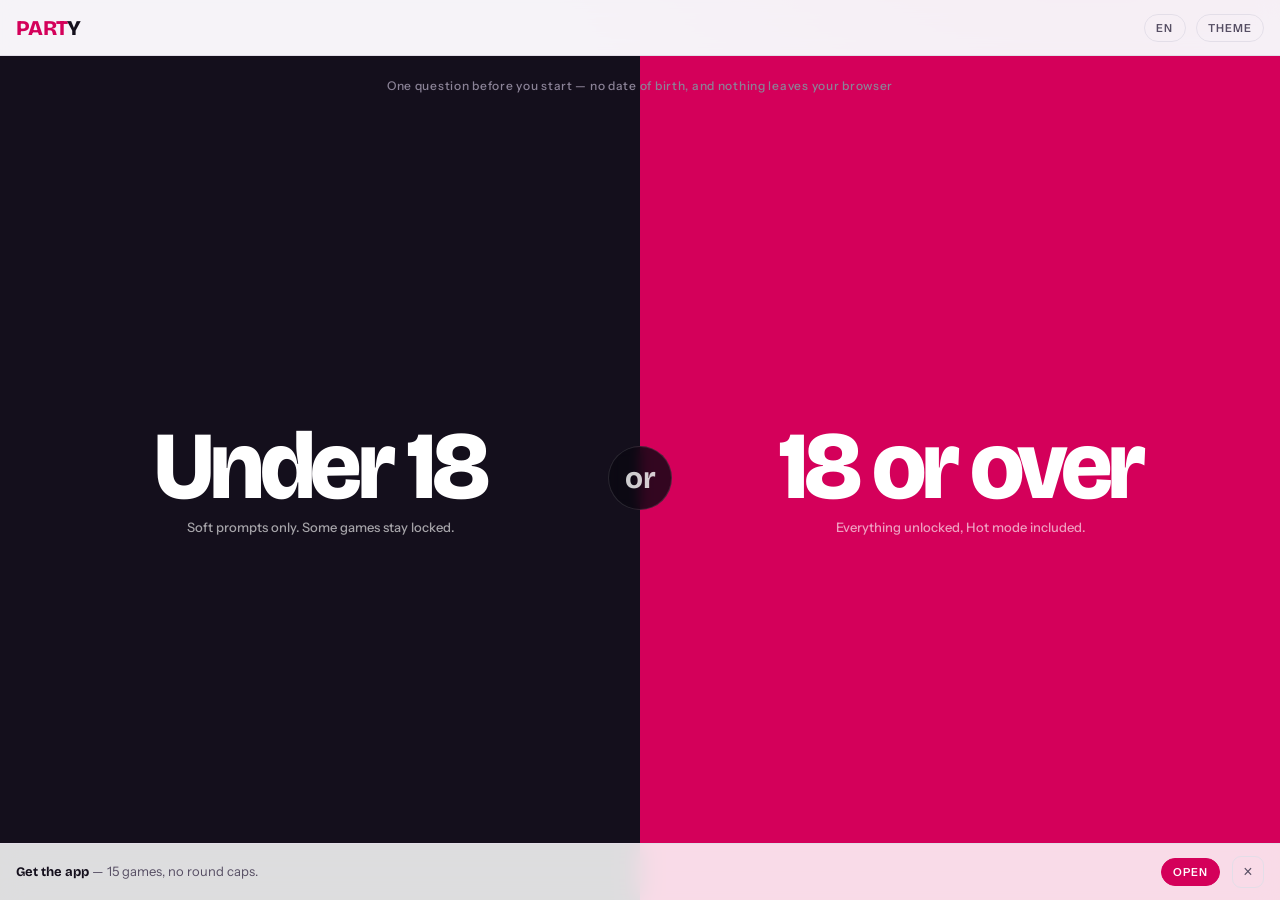
==== index.html @ fc1c7222 "All In One Games UAT Commit" ====
<!doctype html>
<html lang="en">
<head>
<meta charset="utf-8">
<meta name="viewport" content="width=device-width, initial-scale=1, viewport-fit=cover">

<title>Party Engine</title>
<meta name="description" content="Party games you can start playing in one tap. No account, no download, nothing stored. Truth or Dare, Never Have I Ever, Would You Rather and more.">
<link rel="canonical" href="https://CHANGE-ME.example/">

<meta property="og:type" content="website">
<meta property="og:title" content="Party Engine">
<meta property="og:description" content="Party games you can start playing in one tap. No account, no download, nothing stored.">
<meta property="og:url" content="https://CHANGE-ME.example/">
<meta property="og:image" content="https://CHANGE-ME.example/og.png">
<meta name="twitter:card" content="summary_large_image">
<meta name="theme-color" content="#0a0812">

<link rel="icon" href="/icon.svg" type="image/svg+xml">
<link rel="apple-touch-icon" href="/icon-180.png">
<link rel="manifest" href="/site.webmanifest">

<link rel="preconnect" href="https://fonts.googleapis.com">
<link rel="preconnect" href="https://fonts.gstatic.com" crossorigin>
<link rel="stylesheet" href="https://fonts.googleapis.com/css2?family=Bricolage+Grotesque:opsz,wght@12..96,700;12..96,800&family=Instrument+Sans:wght@400;500;600;700&display=swap">

<link rel="stylesheet" href="/assets/reset.css">
<link rel="stylesheet" href="/assets/styles.css">
</head>
<body>
<div class="bar">
  <button class="mark" id="home">PART<span>Y</span></button>
  <button class="chip" id="agechip" hidden>18+</button>
  <button class="chip" id="locale">EN</button>
  <button class="chip" id="theme">Theme</button>
</div>

<div class="stage" id="stage"></div>

<div class="wrap" id="browse"></div>

<section class="notes" id="notes">
  <h2>Phase 2 — what changed</h2>
  <ul>
    <li><b>The viewport is handed over.</b> Starting a game hides the page under it. The original keeps its nav, its install banner and 2,000 words of article scrolling beneath the game, which is the hole in its own attention trick.</li>
    <li><b>Split screens are full-bleed.</b> Two colour fields, one word each at up to 96px, stacked on a phone and side by side from 640px, with the blurred "or" badge on the seam — measured off the original.</li>
    <li><b>One decision per screen.</b> Prompts render at up to 60px in deliberate emptiness. The pull is scale and reduction, not density.</li>
    <li><b>Motion is borrowed, not invented.</b> Fade 0.3s ease-out, fade-up from 1rem, pop from scale 0.75, a breathing glow behind results, panels at brightness 1.18 on hover and scale 0.98 on press.</li>
    <li><b>Ambient hue tracks context.</b> The background wash re-tints per game, and per axis inside the purity run, so a category change is felt before it is read.</li>
    <li><b>Age gate first.</b> One tap before anything else, remembered locally. Under 18 keeps Soft mode, sees Hot greyed to 30% the way the original styles its own disabled panels, and cannot open the Purity Test at all — that deck asks about sex, substances and police trouble, so softening it was never an option.</li>
    <li><b>Fixes kept.</b> Banner closes and stays closed, demo walls restart, the score floors instead of rounding up, rating taps lock visibly.</li>
  </ul>
  <div class="scroller">
    <table>
      <thead><tr><th>Axis</th><th>Chains</th><th>Cards</th><th>Max loss</th></tr></thead>
      <tbody id="deckTable"></tbody>
    </table>
  </div>
</section>

<div class="banner" id="banner" hidden>
  <p><strong>Get the app</strong> — 15 games, no round caps.</p>
  <button class="chip solid" id="bannerCta" style="flex:0 0 auto">Open</button>
  <button class="x" id="bannerX" aria-label="Dismiss this banner">&times;</button>
</div>
<footer class="notes" style="padding-block:0 120px">
  <p style="font-size:13px;color:var(--ink-faint);margin:0">
    Nothing here is stored on a server. <a href="/privacy" style="color:var(--accent)">What we keep on your device</a>.
  </p>
</footer>

<noscript>
  <div style="max-width:620px;margin:0 auto;padding:40px 16px;color:#a9a0b4;font-family:system-ui,sans-serif">
    <h1 style="color:#f6f2f8">Party Engine</h1>
    <p>These games run entirely in your browser, so JavaScript has to be on. Nothing is sent to a server either way.</p>
  </div>
</noscript>

<script src="/assets/app.js" defer></script>
</body>
</html>
---- assets/styles.css ----
/* Layout: a browse page that hands the whole viewport over to a game the moment one starts.
   Two screen archetypes, both measured off toz-app.com: a full-bleed split where the only
   content is two enormous words, and a single-decision screen where one sentence at 60px
   sits in deliberate emptiness. Dark-first: this is opened in a dim room. */
:root{
  --ink:#f6f2f8; --ink-dim:#a9a0b4; --ink-faint:#6d6479;
  --ground:#0a0812; --raised:#17121f; --line:#2b2436;
  --accent:#ff2e74; --accent-ink:#ffffff; --accent-soft:#ff2e7422;
  --dark-panel:#05040a;
  --cool:#5de4c7; --eyebrow:#8aa0c4;
  --wash:255 46 116;              /* ambient hue, re-set per game and per axis */
  --bar:56px;
  --display:"Bricolage Grotesque","Trebuchet MS",system-ui,sans-serif;
  --body:"Instrument Sans","Helvetica Neue",system-ui,sans-serif;
  color-scheme:dark;
}
@media (prefers-color-scheme: light){
  :root:not([data-theme="dark"]){
    --ink:#140f1c; --ink-dim:#564e63; --ink-faint:#8b8397;
    --ground:#f6f3f8; --raised:#ffffff; --line:#e3dee8;
    --accent:#d4005a; --accent-ink:#ffffff; --accent-soft:#d4005a14;
    --dark-panel:#140f1c;
    --cool:#0f8f74; --eyebrow:#5b6f90;
    color-scheme:light;
  }
}
:root[data-theme="light"]{
  --ink:#140f1c; --ink-dim:#564e63; --ink-faint:#8b8397;
  --ground:#f6f3f8; --raised:#ffffff; --line:#e3dee8;
  --accent:#d4005a; --accent-ink:#ffffff; --accent-soft:#d4005a14;
  --dark-panel:#140f1c;
  --cool:#0f8f74; --eyebrow:#5b6f90;
  color-scheme:light;
}

*{box-sizing:border-box}
html,body{height:100%}
body{
  margin:0; color:var(--ink); font-family:var(--body); font-size:16px; line-height:1.5;
  background-color:var(--ground);
  background-image:
    radial-gradient(70% 45% at 85% -5%, rgb(var(--wash) / .16), transparent 65%),
    radial-gradient(55% 40% at 0% 105%, rgb(var(--wash) / .10), transparent 65%);
  background-attachment:fixed;
  transition:background-color .4s ease;
}
body::before{content:"";position:fixed;inset:0 0 auto;height:env(safe-area-inset-top,0px);z-index:20;background:var(--ground)}

/* ---------- animations, lifted from the original's keyframe set ---------- */
@keyframes fadeIn{from{opacity:0}to{opacity:1}}
@keyframes fadeInUp{from{opacity:0;transform:translateY(1rem)}to{opacity:1;transform:none}}
@keyframes popIn{from{opacity:0;transform:scale(.75) translateY(.5rem)}to{opacity:1;transform:none}}
@keyframes glowBreath{0%,100%{opacity:1;transform:scale(1)}50%{opacity:.75;transform:scale(1.12)}}
@keyframes sweepIn{from{clip-path:inset(0 100% 0 0)}to{clip-path:inset(0 0 0 0)}}
.anim-fade{animation:fadeIn .3s ease-out both}
.anim-up{animation:fadeInUp .34s ease-out both}
.anim-pop{animation:popIn .3s ease-out both}
.d1{animation-delay:.06s}.d2{animation-delay:.13s}.d3{animation-delay:.22s}

/* ---------- chrome ---------- */
.bar{
  position:sticky; top:env(safe-area-inset-top,0px); z-index:15;
  height:var(--bar); display:flex; align-items:center; gap:10px;
  padding-left:max(16px,env(safe-area-inset-left,0px));
  padding-right:max(16px,env(safe-area-inset-right,0px));
  background:color-mix(in srgb, var(--ground) 82%, transparent);
  backdrop-filter:blur(10px);
  border-bottom:1px solid var(--line);
}
.mark{font-family:var(--display);font-weight:800;font-size:21px;letter-spacing:-.03em;color:var(--accent);margin-right:auto;cursor:pointer;background:none;border:0;padding:0}
.mark span{color:var(--ink)}
.chip{
  font-size:11px;font-weight:600;letter-spacing:.1em;text-transform:uppercase;color:var(--ink-dim);
  background:transparent;border:1px solid var(--line);border-radius:999px;padding:6px 11px;
  font-family:var(--body);cursor:pointer;transition:all .2s;
}
.chip:hover{color:var(--ink);border-color:var(--ink-faint)}
.chip.solid{background:var(--accent);border-color:var(--accent);color:var(--accent-ink)}

/* ---------- browse ---------- */
.wrap{
  max-width:680px;margin:0 auto;
  padding-left:max(16px,env(safe-area-inset-left,0px));
  padding-right:max(16px,env(safe-area-inset-right,0px));
  padding-block:32px 110px;
}
h1,h2,h3{font-family:var(--display);font-weight:800;letter-spacing:-.03em;text-wrap:balance;margin:0}
h1{font-size:clamp(30px,7vw,44px);line-height:1.05}
h2{font-size:21px;line-height:1.15}
.eyebrow{font-size:11px;font-weight:600;letter-spacing:.12em;text-transform:uppercase;color:var(--eyebrow);margin:0 0 10px}
.lede{color:var(--ink-dim);margin:12px 0 0;max-width:54ch}

.grid{display:grid;grid-template-columns:repeat(auto-fill,minmax(150px,1fr));gap:12px;margin-top:26px}
.card{
  position:relative;display:flex;flex-direction:column;gap:5px;text-align:left;overflow:hidden;
  background:var(--raised);border:1px solid var(--line);border-radius:16px;
  padding:16px 14px;cursor:pointer;font-family:var(--body);color:inherit;min-width:0;
  transition:transform .2s cubic-bezier(.4,0,.2,1),border-color .2s,box-shadow .2s;
}
.card::after{
  content:"";position:absolute;inset:0;pointer-events:none;opacity:0;transition:opacity .25s;
  background:radial-gradient(90% 70% at 50% 0%, rgb(var(--cw) / .22), transparent 70%);
}
.card:hover{transform:translateY(-3px);border-color:rgb(var(--cw) / .6);box-shadow:0 10px 30px -12px rgb(var(--cw) / .5)}
.card:hover::after{opacity:1}
.card[disabled]{cursor:not-allowed;opacity:.42}
.card[disabled]:hover{transform:none;border-color:var(--line);box-shadow:none}
.card[disabled]:hover::after{opacity:0}
.card .glyph{font-size:26px;line-height:1;position:relative}
.card .name{font-family:var(--display);font-weight:700;font-size:15px;letter-spacing:-.02em;position:relative}
.card .meta{font-size:12px;color:var(--ink-faint);font-variant-numeric:tabular-nums;position:relative}
.tag{align-self:flex-start;font-size:9.5px;font-weight:700;letter-spacing:.09em;text-transform:uppercase;padding:3px 7px;border-radius:5px;margin-top:4px;position:relative}
.tag.play{background:var(--accent-soft);color:var(--accent)}
.tag.soon{background:var(--line);color:var(--ink-faint)}
.tag.lock{background:var(--accent-soft);color:var(--accent)}

/* ---------- play: the viewport takeover ---------- */
body.playing .wrap,body.playing .notes{display:none}
.stage{display:none}
body.playing .stage{display:block}
.stage{
  position:relative;
  min-height:calc(100svh - var(--bar) - env(safe-area-inset-top,0px) - env(safe-area-inset-bottom,0px));
  overflow:hidden;
}

/* split: two full-bleed fields, stacked on a phone, side by side from 640px */
.split{position:absolute;inset:0;display:flex;flex-direction:column}
@media (min-width:640px){.split{flex-direction:row}}
.panel{
  flex:1 1 0;min-height:0;min-width:0;display:flex;flex-direction:column;
  align-items:center;justify-content:center;gap:6px;text-align:center;
  padding:24px;border:0;cursor:pointer;font-family:var(--display);
  transition:filter .2s cubic-bezier(.4,0,.2,1),transform .2s cubic-bezier(.4,0,.2,1);
}
.panel:hover{filter:brightness(1.18)}
.panel:active{transform:scale(.98)}
.panel[disabled]{cursor:not-allowed;opacity:.3}
.panel[disabled]:hover{filter:none}
.panel[disabled]:active{transform:none}
.panel .lock{font-family:var(--body);font-weight:700;font-size:12px;letter-spacing:.1em;text-transform:uppercase;color:rgb(255 255 255 / .82);border:1px solid rgb(255 255 255 / .28);border-radius:999px;padding:5px 12px;margin-top:10px}
.panel.dark{background:var(--dark-panel)}
.panel.hot{background:var(--accent)}
.panel .big{
  font-family:var(--display);font-weight:800;color:#fff;letter-spacing:-.045em;line-height:.95;
  font-size:clamp(44px,13vw,96px);text-wrap:balance;
}
.panel .sub{font-family:var(--body);font-weight:500;font-size:13px;color:rgb(255 255 255 / .62);letter-spacing:0}
.panel .ico{font-size:28px;line-height:1;margin-bottom:2px}
/* Would You Rather reads as a sentence, not a word, so it needs a smaller ceiling */
.panel .big.phrase{font-size:clamp(22px,4.6vw,34px);line-height:1.12;letter-spacing:-.025em;max-width:16ch}

.orbadge{
  position:absolute;inset:0;z-index:10;display:flex;align-items:center;justify-content:center;
  pointer-events:none;
}
.orbadge i{
  display:flex;align-items:center;justify-content:center;
  width:56px;height:56px;border-radius:999px;
  border:1px solid rgb(255 255 255 / .12);
  background:rgb(10 8 18 / .8);backdrop-filter:blur(6px);
  font-family:var(--display);font-style:normal;font-weight:700;font-size:24px;
  color:rgb(255 255 255 / .8);
}
@media (min-width:768px){.orbadge i{width:64px;height:64px;font-size:30px}}

/* single-decision screen: one sentence, enormous, in open space */
.solo{
  position:absolute;inset:0;display:flex;flex-direction:column;
  align-items:center;justify-content:center;text-align:center;
  padding:40px max(20px,env(safe-area-inset-left,0px)) 80px;
}
.solo .eyebrow{margin-bottom:14px}
.ask{
  font-family:var(--display);font-weight:800;color:var(--ink);
  font-size:clamp(26px,5.6vw,60px);line-height:1.1;letter-spacing:-.035em;
  text-wrap:balance;max-width:16ch;margin:0;
}
.ask.long{font-size:clamp(23px,4.4vw,46px);max-width:20ch}

.cta{
  font-family:var(--body);font-weight:700;font-size:clamp(17px,2.6vw,24px);
  background:var(--accent);color:var(--accent-ink);border:0;border-radius:16px;
  padding:18px 44px;margin-top:44px;cursor:pointer;
  transition:filter .2s,transform .2s;
}
.cta:hover{filter:brightness(1.1)}
.cta:active{transform:scale(.95)}
.cta.ghost{background:transparent;color:var(--ink);border:1px solid var(--line);padding:16px 32px;font-size:16px}
.cta.ghost:hover{border-color:var(--ink-faint);filter:none}

.stack{display:flex;gap:12px;flex-wrap:wrap;justify-content:center;margin-top:36px}
.stack .cta{margin-top:0}

/* binary answer pair, used by the purity engine */
.pair{display:flex;flex-direction:column;gap:12px;width:min(420px,100%);margin-top:40px}
.pair button{
  font-family:var(--body);font-weight:700;font-size:17px;padding:17px 20px;border-radius:14px;
  cursor:pointer;border:1px solid var(--line);background:transparent;color:var(--ink);
  transition:all .2s cubic-bezier(.4,0,.2,1);
}
.pair button:hover{border-color:var(--accent);background:var(--accent-soft)}
.pair button:active{transform:scale(.98)}
.pair button.y{background:var(--accent);border-color:var(--accent);color:var(--accent-ink)}
.pair button.y:hover{filter:brightness(1.1)}
.pair.choices button{text-align:left;font-weight:500;font-size:16px}

/* rating row */
.rates{display:flex;gap:6px;width:min(560px,100%);margin-top:40px}
.rate{
  flex:1 1 0;min-width:0;aspect-ratio:1;border:0;border-radius:10px;cursor:pointer;
  font-family:var(--display);font-weight:800;font-size:clamp(13px,2.4vw,19px);color:#120b06;
  font-variant-numeric:tabular-nums;transition:transform .15s cubic-bezier(.4,0,.2,1),filter .15s;
}
.rate:hover{transform:translateY(-6px) scale(1.06);filter:brightness(1.12)}
.rate:disabled{cursor:wait}
.rate.chosen{transform:translateY(-10px) scale(1.14)}
.rates.locked .rate:not(.chosen){opacity:.28;transform:none}

/* progress + top controls inside the stage */
.hud{position:absolute;top:0;left:0;right:0;z-index:12;padding:14px max(16px,env(safe-area-inset-left,0px)) 0}
.track{height:3px;background:var(--line);border-radius:999px;overflow:hidden}
.track i{display:block;height:100%;background:var(--accent);border-radius:999px;transition:width .3s cubic-bezier(.4,0,.2,1)}
.hudrow{display:flex;justify-content:space-between;align-items:center;gap:12px;margin-top:8px;font-size:11px;letter-spacing:.1em;text-transform:uppercase;color:var(--ink-faint);font-weight:600}
.hudrow .quit{background:none;border:0;color:var(--ink-faint);cursor:pointer;font:inherit;letter-spacing:.1em;padding:0}
.hudrow .quit:hover{color:var(--ink)}
.hudrow .n{font-variant-numeric:tabular-nums}
.hudrow.center{justify-content:center;text-align:center;letter-spacing:.06em;text-transform:none;font-weight:500;font-size:12px;line-height:1.4}

/* result */
.score{font-family:var(--display);font-weight:800;font-size:clamp(68px,17vw,120px);line-height:.9;letter-spacing:-.05em;color:var(--cool);font-variant-numeric:tabular-nums;margin:0}
.axes{display:flex;flex-direction:column;gap:10px;width:min(440px,100%);margin-top:30px;text-align:left}
.axis{display:grid;grid-template-columns:auto 1fr auto;align-items:center;gap:11px;font-size:13px}
.axis .lab{color:var(--ink-dim);white-space:nowrap}
.axis .trk{height:7px;background:var(--line);border-radius:999px;overflow:hidden}
.axis .trk i{display:block;height:100%;border-radius:999px;background:var(--accent);animation:sweepIn .6s ease-out both;animation-delay:.2s}
.axis .pct{color:var(--ink-faint);font-variant-numeric:tabular-nums;min-width:3ch;text-align:right}
.halo{position:relative}
.halo::before{
  content:"";position:absolute;left:50%;top:50%;width:220px;height:220px;margin:-110px 0 0 -110px;
  border-radius:50%;background:radial-gradient(circle, rgb(var(--wash) / .3), transparent 70%);
  animation:glowBreath 4s ease-in-out infinite;pointer-events:none;z-index:-1;
}

/* ---------- notes ---------- */
.notes{
  max-width:680px;margin:0 auto;
  padding-left:max(16px,env(safe-area-inset-left,0px));
  padding-right:max(16px,env(safe-area-inset-right,0px));
  padding-block:0 120px;
}
.notes h2{margin-bottom:14px}
.notes ul{margin:0;padding-left:20px;color:var(--ink-dim);font-size:14px;display:flex;flex-direction:column;gap:9px}
.notes b{color:var(--ink);font-weight:600}
.scroller{overflow-x:auto;margin-top:18px}
table{border-collapse:collapse;font-size:13px;min-width:430px}
th,td{text-align:left;padding:8px 14px 8px 0;border-bottom:1px solid var(--line);vertical-align:top}
th{font-size:10.5px;letter-spacing:.09em;text-transform:uppercase;color:var(--ink-faint);font-weight:700}
td.n{font-variant-numeric:tabular-nums;color:var(--ink-dim)}

/* ---------- install banner, with a close button ---------- */
.banner{
  position:fixed;left:0;right:0;bottom:0;z-index:18;display:flex;align-items:center;gap:12px;
  background:color-mix(in srgb, var(--raised) 86%, transparent);backdrop-filter:blur(12px);
  border-top:1px solid var(--line);
  padding-top:12px;padding-bottom:calc(12px + env(safe-area-inset-bottom,0px));
  padding-left:max(16px,env(safe-area-inset-left,0px));
  padding-right:max(16px,env(safe-area-inset-right,0px));
  animation:fadeInUp .4s ease-out both;animation-delay:.8s;
}
.banner p{margin:0;font-size:13px;color:var(--ink-dim);flex:1 1 auto;min-width:0}
.banner strong{color:var(--ink);font-family:var(--display);font-weight:700}
.banner .x{background:transparent;border:1px solid var(--line);color:var(--ink-dim);border-radius:9px;width:32px;height:32px;cursor:pointer;font-size:16px;line-height:1;flex:0 0 auto}
.banner .x:hover{color:var(--ink);border-color:var(--ink-faint)}

:focus-visible{outline:2px solid var(--accent);outline-offset:3px}
.panel:focus-visible{outline-offset:-5px}
@media (prefers-reduced-motion: reduce){*{animation:none!important;transition:none!important}}
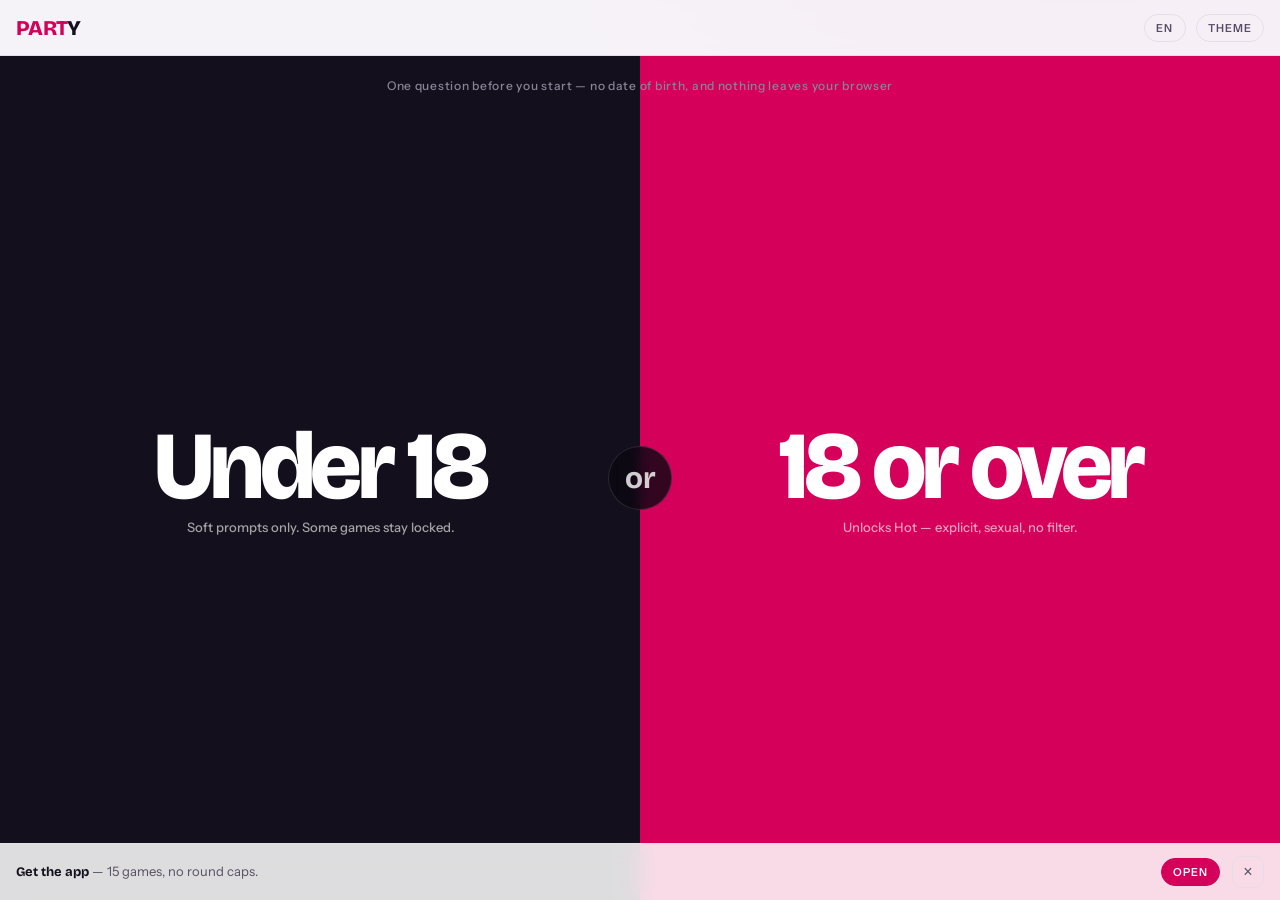
==== commit 4b146c1b: "Hot mode: real adult content set, plus shuffle bags" ====
--- a/index.html
+++ b/index.html
@@ -5,19 +5,15 @@
 <meta name="viewport" content="width=device-width, initial-scale=1, viewport-fit=cover">
 
 <title>Party Engine</title>
+<meta name="robots" content="noindex,nofollow">
 <meta name="description" content="Party games you can start playing in one tap. No account, no download, nothing stored. Truth or Dare, Never Have I Ever, Would You Rather and more.">
-<link rel="canonical" href="https://CHANGE-ME.example/">
 
 <meta property="og:type" content="website">
 <meta property="og:title" content="Party Engine">
 <meta property="og:description" content="Party games you can start playing in one tap. No account, no download, nothing stored.">
-<meta property="og:url" content="https://CHANGE-ME.example/">
-<meta property="og:image" content="https://CHANGE-ME.example/og.png">
-<meta name="twitter:card" content="summary_large_image">
 <meta name="theme-color" content="#0a0812">
 
 <link rel="icon" href="/icon.svg" type="image/svg+xml">
-<link rel="apple-touch-icon" href="/icon-180.png">
 <link rel="manifest" href="/site.webmanifest">
 
 <link rel="preconnect" href="https://fonts.googleapis.com">
@@ -63,18 +59,6 @@
   <button class="chip solid" id="bannerCta" style="flex:0 0 auto">Open</button>
   <button class="x" id="bannerX" aria-label="Dismiss this banner">&times;</button>
 </div>
-<footer class="notes" style="padding-block:0 120px">
-  <p style="font-size:13px;color:var(--ink-faint);margin:0">
-    Nothing here is stored on a server. <a href="/privacy" style="color:var(--accent)">What we keep on your device</a>.
-  </p>
-</footer>
-
-<noscript>
-  <div style="max-width:620px;margin:0 auto;padding:40px 16px;color:#a9a0b4;font-family:system-ui,sans-serif">
-    <h1 style="color:#f6f2f8">Party Engine</h1>
-    <p>These games run entirely in your browser, so JavaScript has to be on. Nothing is sent to a server either way.</p>
-  </div>
-</noscript>
 
 <script src="/assets/app.js" defer></script>
 </body>
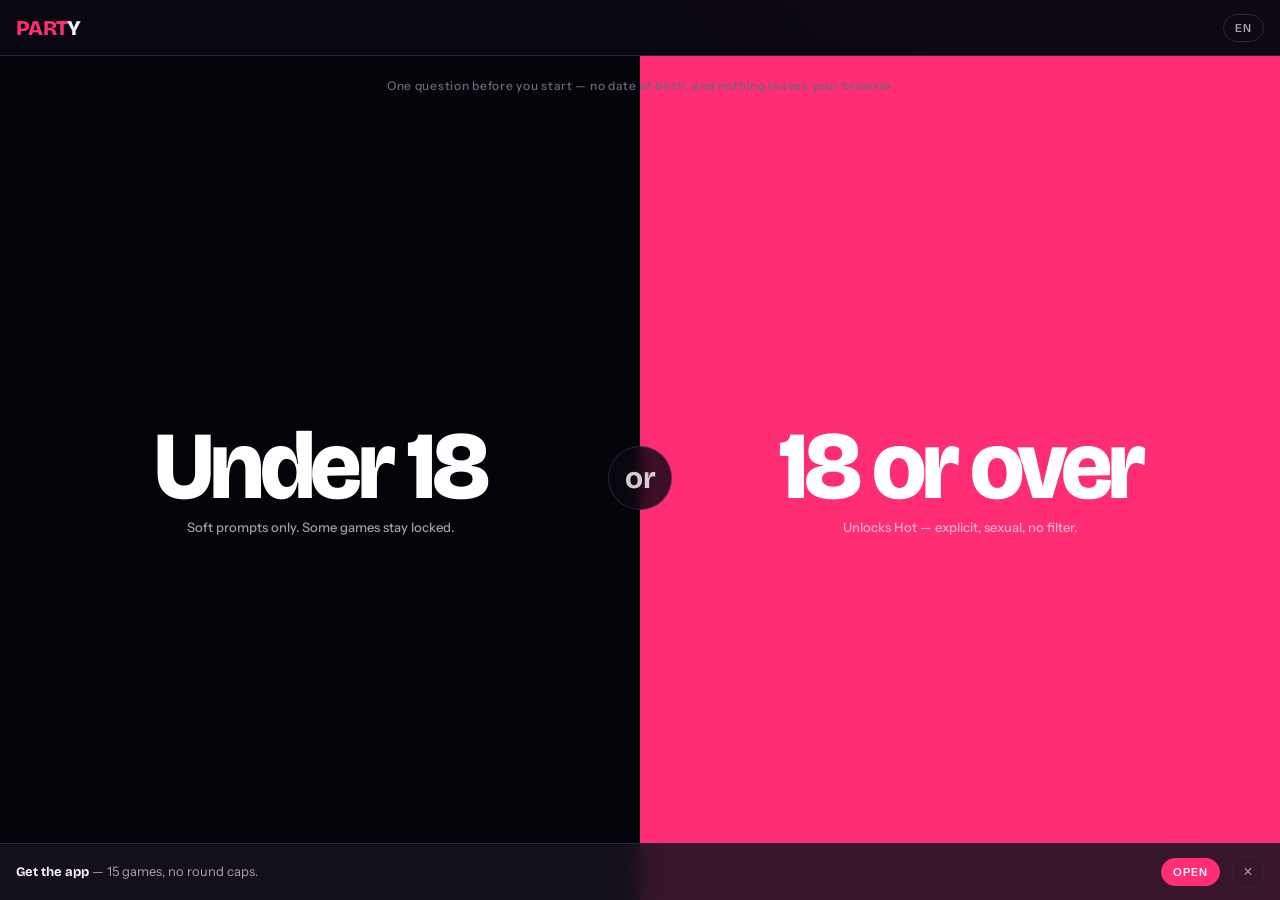
==== commit 4b474017: "Venue mode: in person or online, with camera-and-chat dares; dark-only theme; prompt screen carries " ====
--- a/index.html
+++ b/index.html
@@ -27,32 +27,15 @@
 <div class="bar">
   <button class="mark" id="home">PART<span>Y</span></button>
   <button class="chip" id="agechip" hidden>18+</button>
+  <button class="chip" id="venuechip" hidden>In person</button>
   <button class="chip" id="locale">EN</button>
-  <button class="chip" id="theme">Theme</button>
 </div>
 
 <div class="stage" id="stage"></div>
 
 <div class="wrap" id="browse"></div>
 
-<section class="notes" id="notes">
-  <h2>Phase 2 — what changed</h2>
-  <ul>
-    <li><b>The viewport is handed over.</b> Starting a game hides the page under it. The original keeps its nav, its install banner and 2,000 words of article scrolling beneath the game, which is the hole in its own attention trick.</li>
-    <li><b>Split screens are full-bleed.</b> Two colour fields, one word each at up to 96px, stacked on a phone and side by side from 640px, with the blurred "or" badge on the seam — measured off the original.</li>
-    <li><b>One decision per screen.</b> Prompts render at up to 60px in deliberate emptiness. The pull is scale and reduction, not density.</li>
-    <li><b>Motion is borrowed, not invented.</b> Fade 0.3s ease-out, fade-up from 1rem, pop from scale 0.75, a breathing glow behind results, panels at brightness 1.18 on hover and scale 0.98 on press.</li>
-    <li><b>Ambient hue tracks context.</b> The background wash re-tints per game, and per axis inside the purity run, so a category change is felt before it is read.</li>
-    <li><b>Age gate first.</b> One tap before anything else, remembered locally. Under 18 keeps Soft mode, sees Hot greyed to 30% the way the original styles its own disabled panels, and cannot open the Purity Test at all — that deck asks about sex, substances and police trouble, so softening it was never an option.</li>
-    <li><b>Fixes kept.</b> Banner closes and stays closed, demo walls restart, the score floors instead of rounding up, rating taps lock visibly.</li>
-  </ul>
-  <div class="scroller">
-    <table>
-      <thead><tr><th>Axis</th><th>Chains</th><th>Cards</th><th>Max loss</th></tr></thead>
-      <tbody id="deckTable"></tbody>
-    </table>
-  </div>
-</section>
+<!-- dev notes and deck table removed: internal changelog, not player content -->
 
 <div class="banner" id="banner" hidden>
   <p><strong>Get the app</strong> — 15 games, no round caps.</p>
--- a/assets/styles.css
+++ b/assets/styles.css
@@ -14,25 +14,6 @@
   --body:"Instrument Sans","Helvetica Neue",system-ui,sans-serif;
   color-scheme:dark;
 }
-@media (prefers-color-scheme: light){
-  :root:not([data-theme="dark"]){
-    --ink:#140f1c; --ink-dim:#564e63; --ink-faint:#8b8397;
-    --ground:#f6f3f8; --raised:#ffffff; --line:#e3dee8;
-    --accent:#d4005a; --accent-ink:#ffffff; --accent-soft:#d4005a14;
-    --dark-panel:#140f1c;
-    --cool:#0f8f74; --eyebrow:#5b6f90;
-    color-scheme:light;
-  }
-}
-:root[data-theme="light"]{
-  --ink:#140f1c; --ink-dim:#564e63; --ink-faint:#8b8397;
-  --ground:#f6f3f8; --raised:#ffffff; --line:#e3dee8;
-  --accent:#d4005a; --accent-ink:#ffffff; --accent-soft:#d4005a14;
-  --dark-panel:#140f1c;
-  --cool:#0f8f74; --eyebrow:#5b6f90;
-  color-scheme:light;
-}
-
 *{box-sizing:border-box}
 html,body{height:100%}
 body{
@@ -171,6 +152,25 @@
   padding:40px max(20px,env(safe-area-inset-left,0px)) 80px;
 }
 .solo .eyebrow{margin-bottom:14px}
+
+/* Tap Dare and the prompt screen arrives pink with a black button; tap Truth
+   and it stays dark with a pink one. The colour of the panel you pressed
+   follows you into the prompt — that continuity is most of why the original
+   feels like one movement instead of two screens. */
+.stage.fill-hot{background:var(--accent)}
+.stage.fill-hot .ask,
+.stage.fill-hot .score{color:#fff}
+.stage.fill-hot .eyebrow{color:rgb(255 255 255 / .72)}
+.stage.fill-hot .lede{color:rgb(255 255 255 / .78)}
+.stage.fill-hot .cta{background:var(--dark-panel);color:#fff}
+.stage.fill-hot .cta.ghost{background:transparent;color:#fff;border-color:rgb(255 255 255 / .4)}
+.stage.fill-hot .cta.ghost:hover{border-color:#fff}
+.stage.fill-hot .hudrow{color:rgb(255 255 255 / .7)}
+.stage.fill-hot .hudrow .quit{color:rgb(255 255 255 / .7)}
+.stage.fill-hot .hudrow .quit:hover{color:#fff}
+.stage.fill-hot .track{background:rgb(255 255 255 / .22)}
+.stage.fill-hot .track i{background:#fff}
+.stage.fill-hot .rate{color:#120b06}
 .ask{
   font-family:var(--display);font-weight:800;color:var(--ink);
   font-size:clamp(26px,5.6vw,60px);line-height:1.1;letter-spacing:-.035em;
